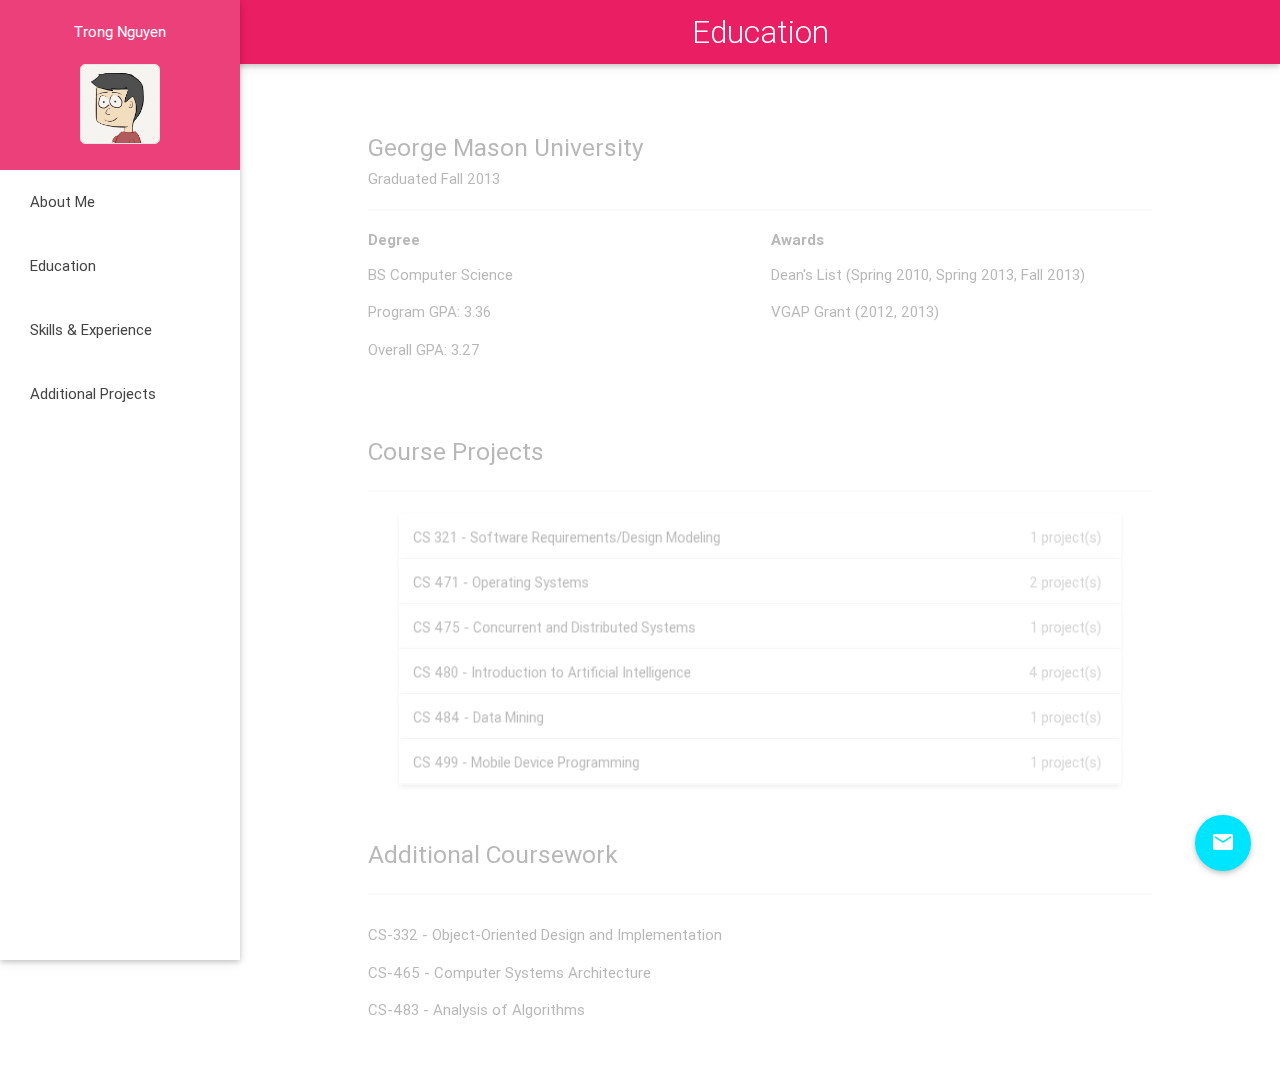
==== education.html @ 33ada86d "Add Skills & Experience page" ====
<html lang="en">
  <head>
    <link type="text/css" rel="stylesheet" href="css/materialize.min.css" media="screen,projection"/>
    <link type="text/css" rel="stylesheet" href="css/style.css?v=1" media="screen,projection"/>
    <meta name="viewport" content="width=device-width, initial-scale=1.0, maximum-scale=1.0, user-scalable=no"/>
    <script type="text/javascript" src="https://code.jquery.com/jquery-2.1.1.min.js"></script>
    <script type="text/javascript" src="js/materialize.min.js"></script>
    <script type="text/javascript" src="js/velocity.min.js"></script>
    <script type="text/javascript" src="js/velocity.ui.min.js"></script>
    <script type="text/javascript" src="js/init.js?v=1"></script>
    <script type="text/javascript" src="js/education.js"></script>
  </head>
  <body>
    <div class="navbar-fixed">
      <nav>
        <div class="container"><a href="#!" class="brand-logo center">Education</a></div><a href="#" data-activates="slide-out" class="button-collapse"><i class="mdi-navigation-menu"></i></a>
        <ul id="slide-out" class="side-nav fixed">
          <li class="logo-container"><a href="index.html" class="logo"> 
              <div>
                <p>Trong Nguyen</p>
              </div>
              <div><img src="images/trong-colored.jpg" width="80" height="80" class="img-logo"/></div></a></li>
          <li><a href="index.html">About Me</a></li>
          <li><a href="education.html">Education</a></li>
          <li><a href="experience.html">Skills &amp; Experience</a></li>
          <li><a href="projects.html">Additional Projects</a></li>
        </ul>
      </nav>
    </div>
    <div style="bottom: 30px; right: 30px;" class="fixed-action-btn"><a class="btn-floating btn-large waves-effect waves-light color-teal"><i class="mdi-communication-email"></i></a></div>
    <div class="container content education-wrap display-none">
      <div class="section">
        <h5>George Mason University</h5>
        <h6>Graduated Fall 2013</h6>
      </div>
      <div class="divider"></div>
      <div class="section">
        <div class="row">
          <div class="col s12 m6">
            <h6 class="bold">Degree</h6>
            <p>BS Computer Science</p>
            <p>Program GPA: 3.36</p>
            <p>Overall GPA: 3.27</p>
          </div>
          <div class="col s12 m6">
            <h6 class="bold">Awards</h6>
            <p>Dean's List (Spring 2010, Spring 2013, Fall 2013)</p>
            <p>VGAP Grant (2012, 2013)</p>
          </div>
        </div>
      </div>
      <div class="section">
        <h5>Course Projects</h5>
      </div>
      <div class="divider"></div>
      <div class="section">
        <ul data-collapsible="expandable" class="collapsible popout">
          <li>
            <div class="collapsible-header waves-effect waves-color-indigo">CS 321 - Software Requirements/Design Modeling<span class="badge">1</span></div>
            <div class="collapsible-body">
              <P>Math Tutor with Teacher and Student Accounts (Java)</P>
            </div>
          </li>
          <li>
            <div class="collapsible-header waves-effect waves-color-indigo">CS 471 - Operating Systems<span class="badge">2</span></div>
            <div class="collapsible-body">
              <p>Adding a Module to the Linux 2.6 Kernel (C)</p>
              <p>Build and Add System Call to the Linux 2.6 Kernel (C)</p>
            </div>
          </li>
          <li>
            <div class="collapsible-header waves-effect waves-color-indigo">CS 475 - Concurrent and Distributed Systems<span class="badge">1</span></div>
            <div class="collapsible-body">
              <p>Concurrent Anagram Solver (Java)</p>
            </div>
          </li>
          <li>
            <div class="collapsible-header waves-effect waves-color-indigo">CS 480 - Introduction to Artificial Intelligence<span class="badge">4</span></div>
            <div class="collapsible-body">
              <p>Function Solving Genetic Algorithm (Common LISP)</p>
              <p>Function Solving Neural Network (Common LISP)</p>
              <p>8-Puzzle Solver (Common LISP)</p>
              <p>Konane Adverserial Search Game Playing A.I (Common LISP)</p>
            </div>
          </li>
          <li>
            <div class="collapsible-header waves-effect waves-color-indigo">CS 484 - Data Mining<span class="badge">1</span></div>
            <div class="collapsible-body">
              <p>Analysis of Nationwide University Professor Salaries (WEKA)</p>
            </div>
          </li>
          <li>
            <div class="collapsible-header waves-effect waves-color-indigo">CS 499 - Mobile Device Programming<span class="badge">1</span></div>
            <div class="collapsible-body">
              <p>Groceroni - Improved Grocery Lists with Insertion by Barcode and Ability to Local Grocery Stores (Android)</p>
            </div>
          </li>
        </ul>
      </div>
      <div class="section">
        <h5>Additional Coursework</h5>
      </div>
      <div class="divider"></div>
      <div class="section">
        <p>CS-332 - Object-Oriented Design and Implementation</p>
        <p>CS-465 - Computer Systems Architecture</p>
        <p>CS-483 - Analysis of Algorithms</p>
      </div>
    </div>
  </body>
</html>
---- css/style.css ----
.color-pink{color:#e91e63}.waves-effect.waves-color-pink .waves-ripple{background-color:rgba(233,30,99,0.7)}.color-teal{background-color:#00e5ff !important}.waves-effect.waves-color-teal .waves-ripple{background-color:rgba(0,229,255,0.7)}.color-indigo{background-color:#3f51b5}.waves-effect.waves-color-indigo .waves-ripple{background-color:rgba(63,81,181,0.7)}.navbar-fixed nav{background-color:#e91e63}.navbar-fixed nav .brand-logo{font-weight:300}.navbar-fixed nav ul a,.navbar-fixed nav .brand-logo .button-collapse{color:#FFFFFF}.navbar-fixed nav .button-collapse{padding:0 0 0 1rem}.navbar-fixed nav ul.side-nav.fixed li.logo-container{background-color:#EC407A}.navbar-fixed nav ul.side-nav.fixed a.logo{text-align:center;height:170px}.navbar-fixed nav ul.side-nav.fixed p{color:#FFFFFF;margin:0 0 0 0}.navbar-fixed nav .img-logo{border-radius:5px;border:solid 1px #E6E6E6}.container{width:80%}.container.content{padding:2rem 0 2rem 0}.container.content p.flow-text:first-child{margin-top:0.5rem}.bold{font-weight:700}.display-none{display:none}.experience-wrap ul{width:80%}.experience-wrap ul li{list-style-type:disc;list-style-position:inside;padding:0 0 0.3rem 1rem;text-indent:-1rem}.collapsible li.active .collapsible-header,.collapsible li.active .collapsible-header .badge{color:#FFFFFF;background-color:#3f51b5}.collapsible li .collapsible-header span:after{content:' project(s)'}.collapsible li .collapsible-body{background-color:#FFFFFF;padding:0.5rem 0 0.5rem 0}.collapsible li .collapsible-body p{padding:1rem}@media only screen and (min-width: 992px){nav .brand-logo,.container.content{padding-left:240px}}
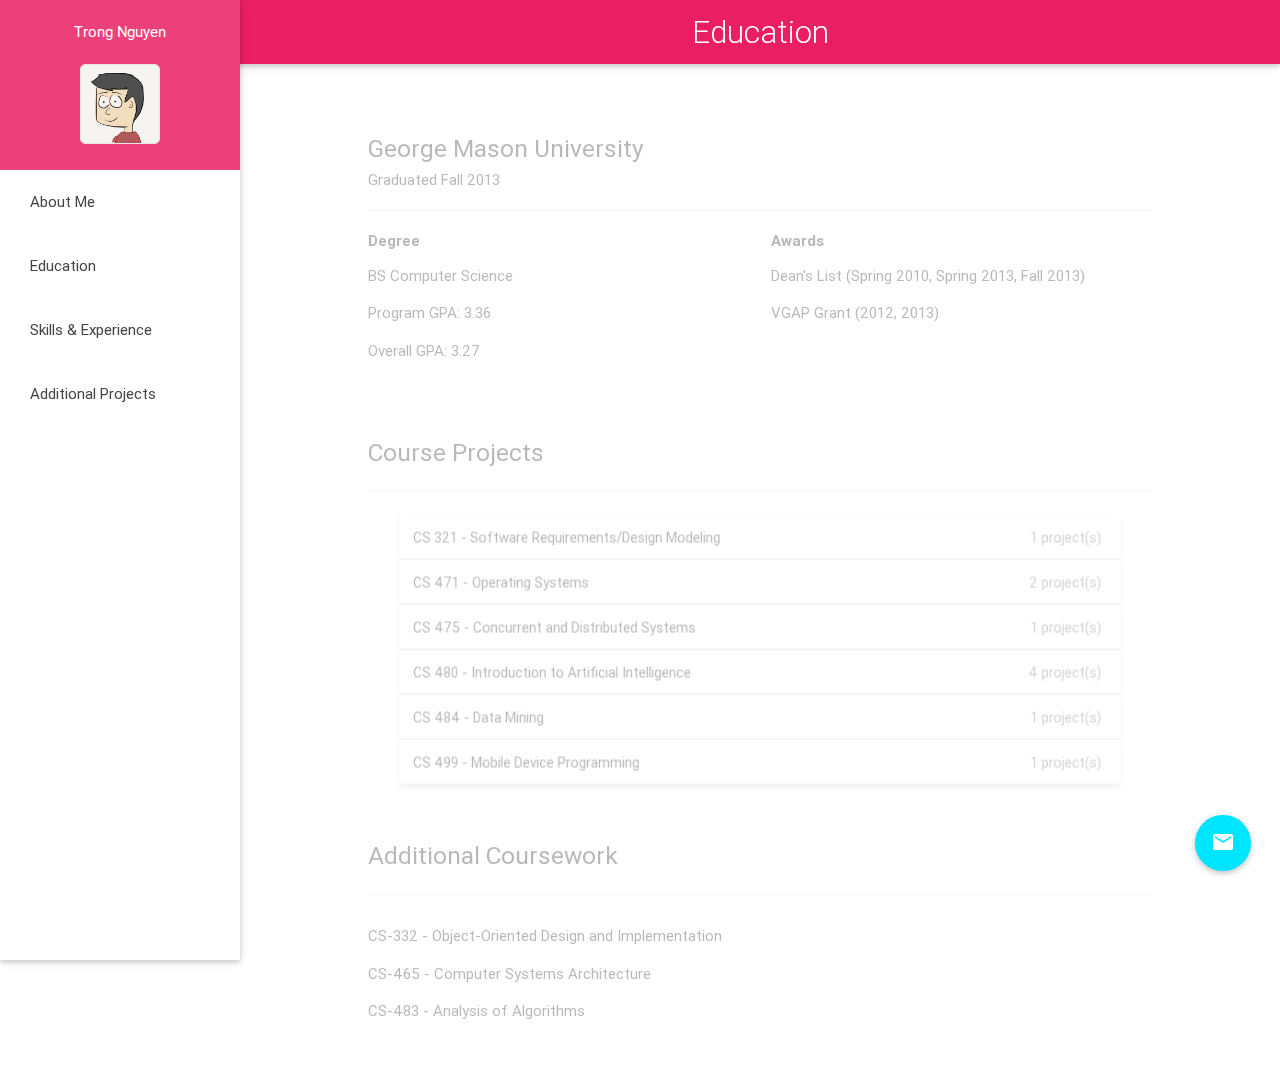
==== commit a8524b68: "Fix responsiveness bugs" ====
--- a/education.html
+++ b/education.html
@@ -57,43 +57,55 @@
       <div class="section">
         <ul data-collapsible="expandable" class="collapsible popout">
           <li>
-            <div class="collapsible-header waves-effect waves-color-indigo">CS 321 - Software Requirements/Design Modeling<span class="badge">1</span></div>
+            <div class="collapsible-header waves-effect waves-color-indigo">CS 321 - Software Requirements/Design Modeling<span class="badge hide-on-small-only">1</span></div>
             <div class="collapsible-body">
-              <P>Math Tutor with Teacher and Student Accounts (Java)</P>
+              <ul>
+                <li>Math Tutor with Teacher and Student Accounts (Java)</li>
+              </ul>
             </div>
           </li>
           <li>
-            <div class="collapsible-header waves-effect waves-color-indigo">CS 471 - Operating Systems<span class="badge">2</span></div>
+            <div class="collapsible-header waves-effect waves-color-indigo">CS 471 - Operating Systems<span class="badge hide-on-small-only">2</span></div>
             <div class="collapsible-body">
-              <p>Adding a Module to the Linux 2.6 Kernel (C)</p>
-              <p>Build and Add System Call to the Linux 2.6 Kernel (C)</p>
+              <ul>
+                <li>Adding a Module to the Linux 2.6 Kernel (C)</li>
+                <li>Build and Add System Call to the Linux 2.6 Kernel (C)</li>
+              </ul>
             </div>
           </li>
           <li>
-            <div class="collapsible-header waves-effect waves-color-indigo">CS 475 - Concurrent and Distributed Systems<span class="badge">1</span></div>
+            <div class="collapsible-header waves-effect waves-color-indigo">CS 475 - Concurrent and Distributed Systems<span class="badge hide-on-small-only">1</span></div>
             <div class="collapsible-body">
-              <p>Concurrent Anagram Solver (Java)</p>
+              <ul>
+                <li>Concurrent Anagram Solver (Java)</li>
+              </ul>
             </div>
           </li>
           <li>
-            <div class="collapsible-header waves-effect waves-color-indigo">CS 480 - Introduction to Artificial Intelligence<span class="badge">4</span></div>
+            <div class="collapsible-header waves-effect waves-color-indigo">CS 480 - Introduction to Artificial Intelligence<span class="badge hide-on-small-only">4</span></div>
             <div class="collapsible-body">
-              <p>Function Solving Genetic Algorithm (Common LISP)</p>
-              <p>Function Solving Neural Network (Common LISP)</p>
-              <p>8-Puzzle Solver (Common LISP)</p>
-              <p>Konane Adverserial Search Game Playing A.I (Common LISP)</p>
+              <ul>
+                <li>Function Solving Genetic Algorithm (Common LISP)</li>
+                <li>Function Solving Neural Network (Common LISP)</li>
+                <li>8-Puzzle Solver (Common LISP)</li>
+                <li>Konane Adverserial Search Game Playing A.I (Common LISP)</li>
+              </ul>
             </div>
           </li>
           <li>
-            <div class="collapsible-header waves-effect waves-color-indigo">CS 484 - Data Mining<span class="badge">1</span></div>
+            <div class="collapsible-header waves-effect waves-color-indigo">CS 484 - Data Mining<span class="badge hide-on-small-only">1</span></div>
             <div class="collapsible-body">
-              <p>Analysis of Nationwide University Professor Salaries (WEKA)</p>
+              <ul>
+                <li>Analysis of Nationwide University Professor Salaries (WEKA)</li>
+              </ul>
             </div>
           </li>
           <li>
-            <div class="collapsible-header waves-effect waves-color-indigo">CS 499 - Mobile Device Programming<span class="badge">1</span></div>
+            <div class="collapsible-header waves-effect waves-color-indigo">CS 499 - Mobile Device Programming<span class="badge hide-on-small-only">1</span></div>
             <div class="collapsible-body">
-              <p>Groceroni - Improved Grocery Lists with Insertion by Barcode and Ability to Local Grocery Stores (Android)</p>
+              <ul>
+                <li>Groceroni - Improved Grocery Lists with Insertion by Barcode and Ability to Local Grocery Stores (Android)</li>
+              </ul>
             </div>
           </li>
         </ul>
--- a/css/style.css
+++ b/css/style.css
@@ -1 +1 @@
-.color-pink{color:#e91e63}.waves-effect.waves-color-pink .waves-ripple{background-color:rgba(233,30,99,0.7)}.color-teal{background-color:#00e5ff !important}.waves-effect.waves-color-teal .waves-ripple{background-color:rgba(0,229,255,0.7)}.color-indigo{background-color:#3f51b5}.waves-effect.waves-color-indigo .waves-ripple{background-color:rgba(63,81,181,0.7)}.navbar-fixed nav{background-color:#e91e63}.navbar-fixed nav .brand-logo{font-weight:300}.navbar-fixed nav ul a,.navbar-fixed nav .brand-logo .button-collapse{color:#FFFFFF}.navbar-fixed nav .button-collapse{padding:0 0 0 1rem}.navbar-fixed nav ul.side-nav.fixed li.logo-container{background-color:#EC407A}.navbar-fixed nav ul.side-nav.fixed a.logo{text-align:center;height:170px}.navbar-fixed nav ul.side-nav.fixed p{color:#FFFFFF;margin:0 0 0 0}.navbar-fixed nav .img-logo{border-radius:5px;border:solid 1px #E6E6E6}.container{width:80%}.container.content{padding:2rem 0 2rem 0}.container.content p.flow-text:first-child{margin-top:0.5rem}.bold{font-weight:700}.display-none{display:none}.experience-wrap ul{width:80%}.experience-wrap ul li{list-style-type:disc;list-style-position:inside;padding:0 0 0.3rem 1rem;text-indent:-1rem}.collapsible li.active .collapsible-header,.collapsible li.active .collapsible-header .badge{color:#FFFFFF;background-color:#3f51b5}.collapsible li .collapsible-header span:after{content:' project(s)'}.collapsible li .collapsible-body{background-color:#FFFFFF;padding:0.5rem 0 0.5rem 0}.collapsible li .collapsible-body p{padding:1rem}@media only screen and (min-width: 992px){nav .brand-logo,.container.content{padding-left:240px}}+.color-pink{color:#e91e63}.waves-effect.waves-color-pink .waves-ripple{background-color:rgba(233,30,99,0.7)}.color-teal{background-color:#00e5ff !important}.waves-effect.waves-color-teal .waves-ripple{background-color:rgba(0,229,255,0.7)}.color-indigo{background-color:#3f51b5}.waves-effect.waves-color-indigo .waves-ripple{background-color:rgba(63,81,181,0.7)}.navbar-fixed nav{background-color:#e91e63}.navbar-fixed nav .brand-logo{font-weight:300}.navbar-fixed nav ul a,.navbar-fixed nav .brand-logo .button-collapse{color:#FFFFFF}.navbar-fixed nav .button-collapse{padding:0 0 0 1rem}.navbar-fixed nav ul.side-nav.fixed li.logo-container{background-color:#EC407A}.navbar-fixed nav ul.side-nav.fixed a.logo{text-align:center;height:170px}.navbar-fixed nav ul.side-nav.fixed p{color:#FFFFFF;margin:0 0 0 0}.navbar-fixed nav .img-logo{border-radius:5px;border:solid 1px #E6E6E6}.container{width:80%}.navbar-fixed .container a.brand-logo,.collapsible li .collapsible-header{white-space:nowrap;overflow:hidden;text-overflow:ellipsis}.navbar-fixed .container a.brand-logo{width:80%}.container.content{padding:2rem 0 2rem 0}.container.content p.flow-text:first-child{margin-top:0.5rem}.bold{font-weight:700}.display-none{display:none}.experience-wrap ul{width:80%}.education-wrap .collapsible ul li,.experience-wrap ul li{list-style-type:disc;list-style-position:inside;padding:0 0 0.3rem 1rem;text-indent:-1rem}.education-wrap .collapsible ul li{padding:0.5rem 0 0.5rem 2rem}.collapsible li.active .collapsible-header,.collapsible li.active .collapsible-header .badge{color:#FFFFFF;background-color:#3f51b5}.collapsible ll .collapsible-header .badge{font-weight:300}.collapsible li .collapsible-header .badge:after{content:' project(s)'}.collapsible li .collapsible-body{background-color:#FFFFFF;padding:0.5rem 0 0.5rem 0}@media only screen and (min-width: 992px){nav .brand-logo,.container.content{padding-left:240px}}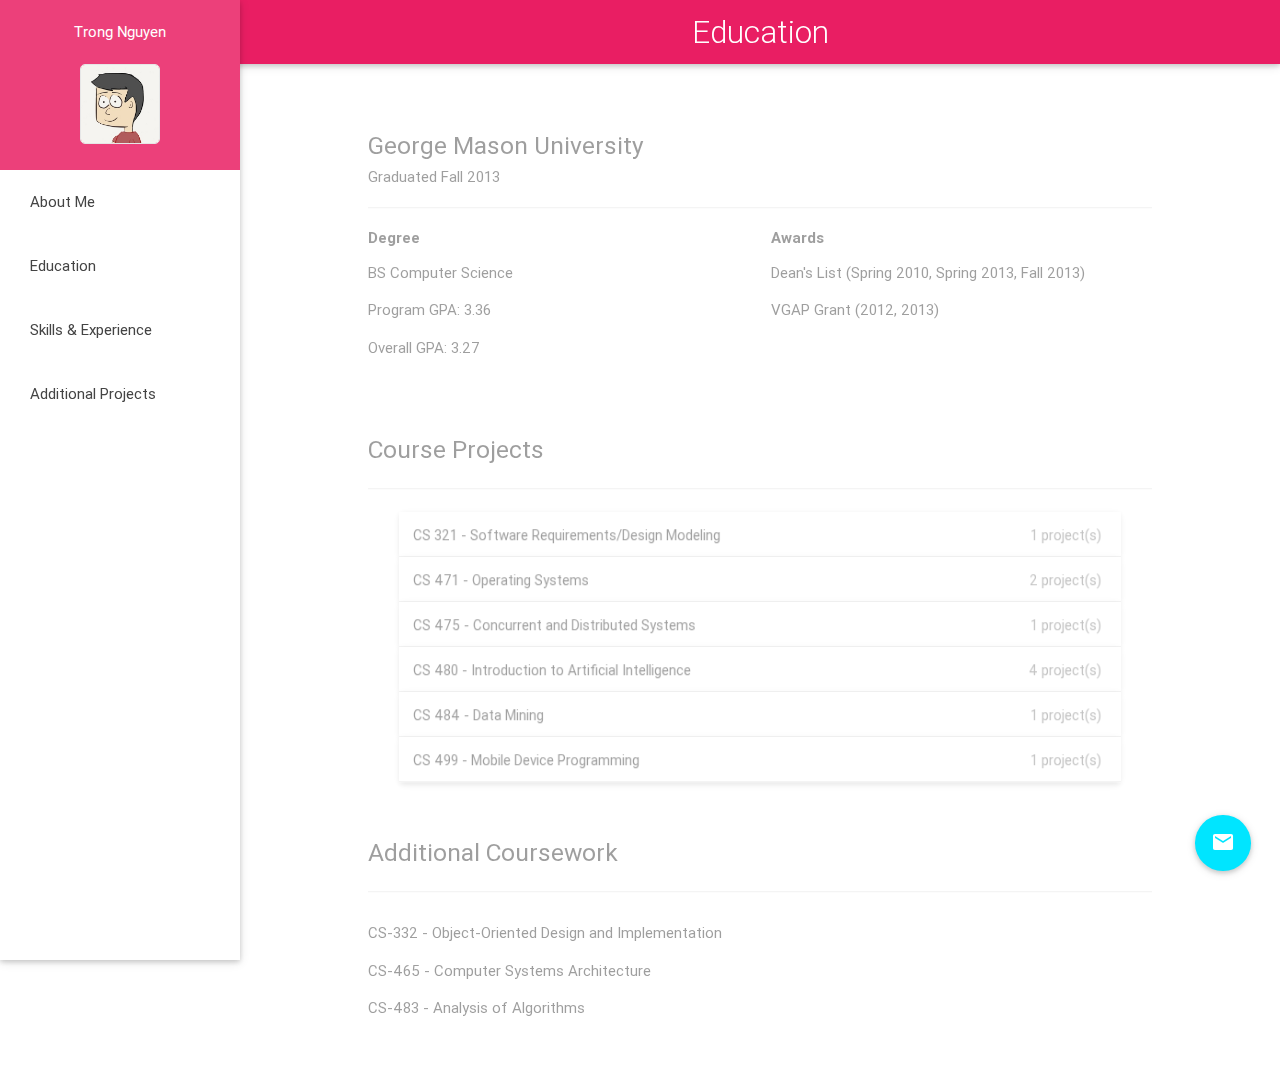
==== commit 871aa4cd: "Fix typos" ====
--- a/education.html
+++ b/education.html
@@ -104,7 +104,7 @@
             <div class="collapsible-header waves-effect waves-color-indigo">CS 499 - Mobile Device Programming<span class="badge hide-on-small-only">1</span></div>
             <div class="collapsible-body">
               <ul>
-                <li>Groceroni - Improved Grocery Lists with Insertion by Barcode and Ability to Local Grocery Stores (Android)</li>
+                <li>Groceroni - Improved Grocery Lists with Insertion by Barcode and Locate Nearby Grocery Stores (Android)</li>
               </ul>
             </div>
           </li>
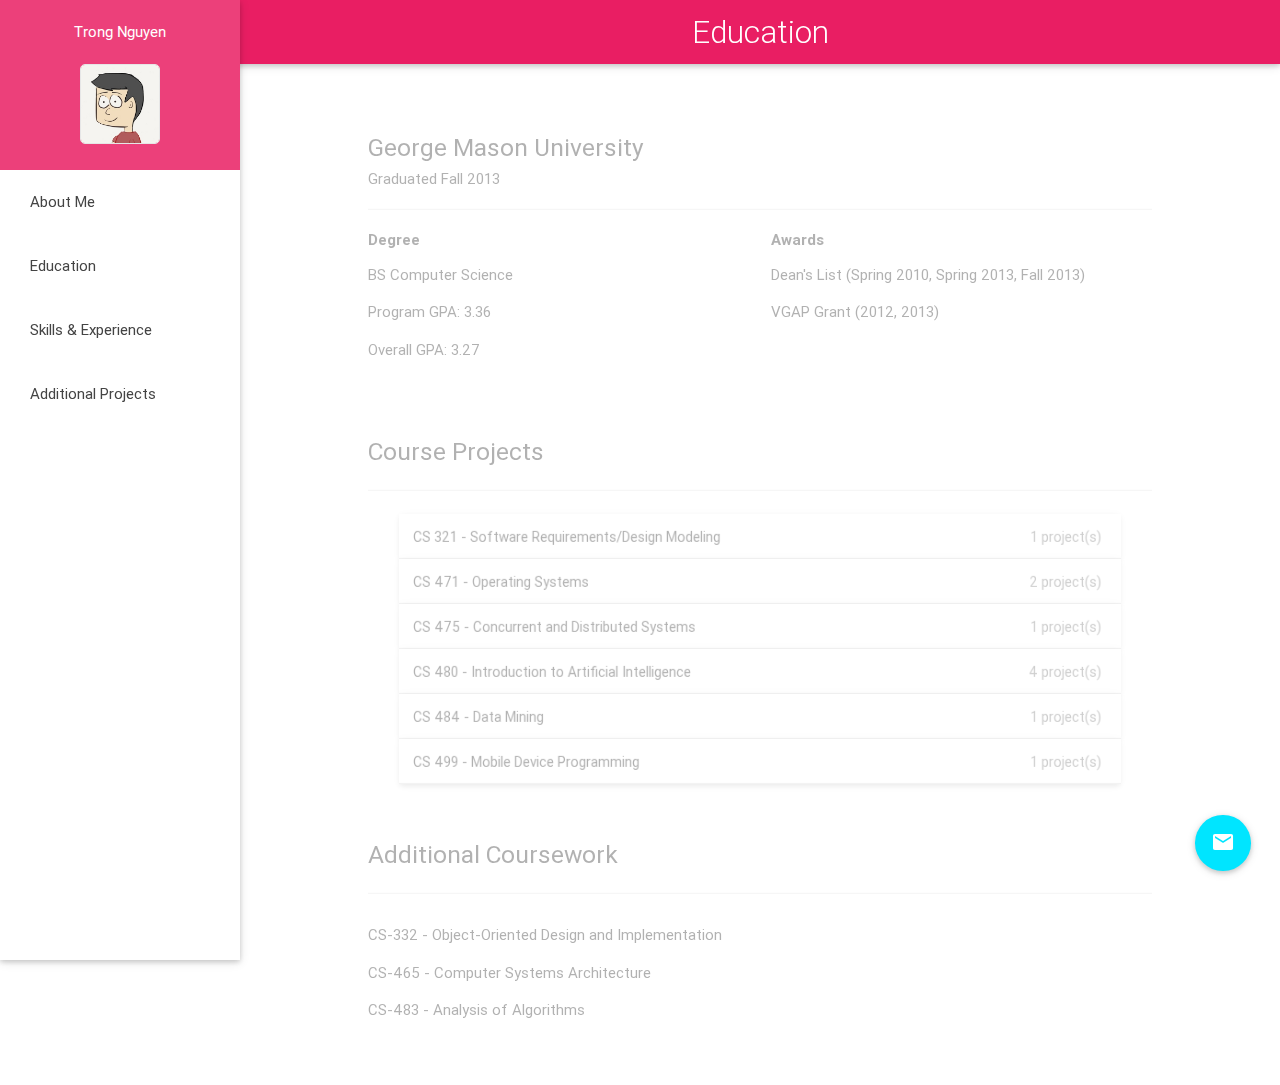
==== commit 214487c0: "Add email tooltip" ====
--- a/education.html
+++ b/education.html
@@ -28,7 +28,7 @@
         </ul>
       </nav>
     </div>
-    <div style="bottom: 30px; right: 30px;" class="fixed-action-btn"><a class="btn-floating btn-large waves-effect waves-light color-teal"><i class="mdi-communication-email"></i></a></div>
+    <div style="bottom: 30px; right: 30px;" class="fixed-action-btn"><a href="mailto:trong.ngyn@gmail.com" data-position="left" data-delay="50" data-tooltip="trong.ngyn@gmail.com" class="btn-floating btn-large tooltipped waves-effect waves-light color-teal"><i class="mdi-communication-email"></i></a></div>
     <div class="container content education-wrap display-none">
       <div class="section">
         <h5>George Mason University</h5>
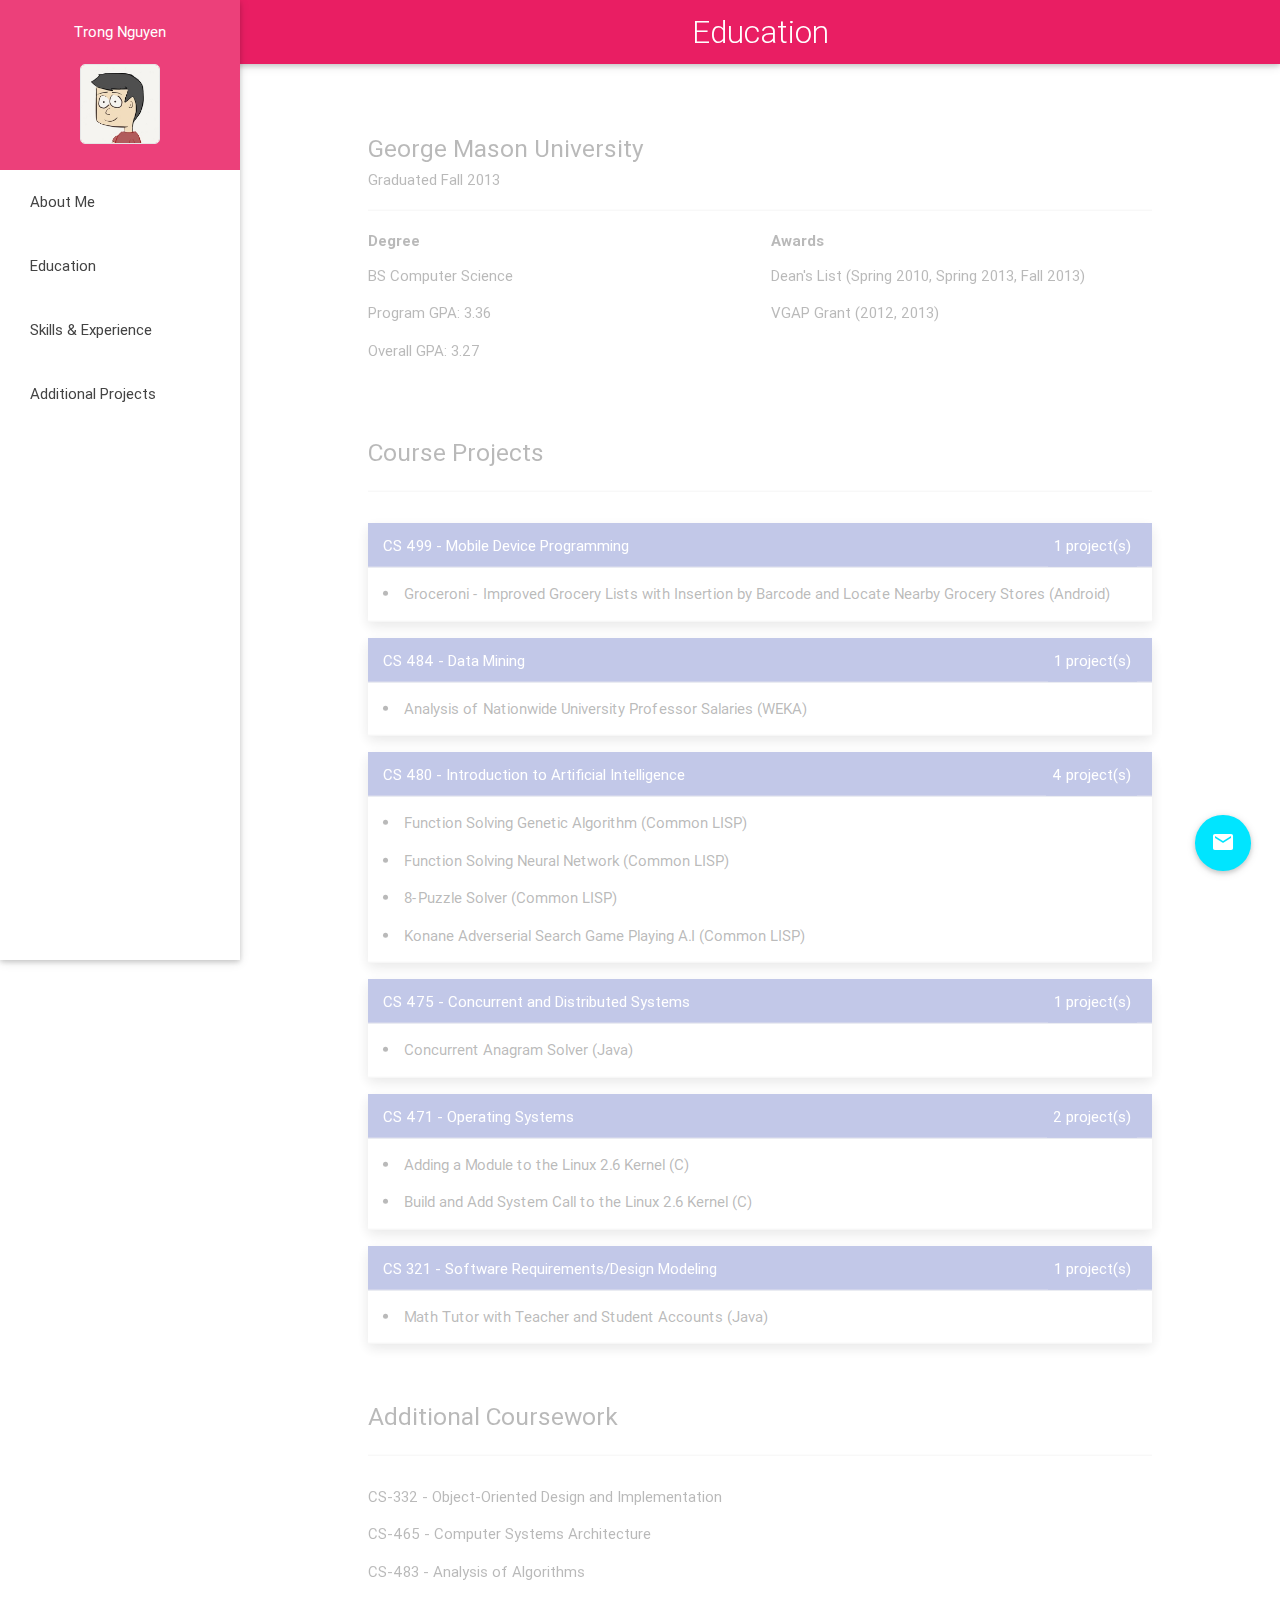
==== commit 81229be9: "Auto-expand projects, fail to add FontAwesome" ====
--- a/education.html
+++ b/education.html
@@ -2,7 +2,8 @@
 <html lang="en">
   <head>
     <link type="text/css" rel="stylesheet" href="css/materialize.min.css" media="screen,projection"/>
-    <link type="text/css" rel="stylesheet" href="css/style.css?v=1" media="screen,projection"/>
+    <link type="text/css" rel="stylesheet" href="font-awesome-4.3.0/css/font-awesome.min.css" media="screen,projection"/>
+    <link type="text/css" rel="stylesheet" href="css/styles.css?v=1" media="screen,projection"/>
     <meta name="viewport" content="width=device-width, initial-scale=1.0, maximum-scale=1.0, user-scalable=no"/>
     <script type="text/javascript" src="https://code.jquery.com/jquery-2.1.1.min.js"></script>
     <script type="text/javascript" src="js/materialize.min.js"></script>
@@ -57,32 +58,23 @@
       <div class="section">
         <ul data-collapsible="expandable" class="collapsible popout">
           <li>
-            <div class="collapsible-header waves-effect waves-color-indigo">CS 321 - Software Requirements/Design Modeling<span class="badge hide-on-small-only">1</span></div>
+            <div class="collapsible-header active waves-effect waves-color-indigo">CS 499 - Mobile Device Programming<span class="badge hide-on-small-only">1</span></div>
             <div class="collapsible-body">
               <ul>
-                <li>Math Tutor with Teacher and Student Accounts (Java)</li>
+                <li>Groceroni - Improved Grocery Lists with Insertion by Barcode and Locate Nearby Grocery Stores (Android)</li>
               </ul>
             </div>
           </li>
           <li>
-            <div class="collapsible-header waves-effect waves-color-indigo">CS 471 - Operating Systems<span class="badge hide-on-small-only">2</span></div>
+            <div class="collapsible-header active waves-effect waves-color-indigo">CS 484 - Data Mining<span class="badge hide-on-small-only">1</span></div>
             <div class="collapsible-body">
               <ul>
-                <li>Adding a Module to the Linux 2.6 Kernel (C)</li>
-                <li>Build and Add System Call to the Linux 2.6 Kernel (C)</li>
+                <li>Analysis of Nationwide University Professor Salaries (WEKA)</li>
               </ul>
             </div>
           </li>
           <li>
-            <div class="collapsible-header waves-effect waves-color-indigo">CS 475 - Concurrent and Distributed Systems<span class="badge hide-on-small-only">1</span></div>
-            <div class="collapsible-body">
-              <ul>
-                <li>Concurrent Anagram Solver (Java)</li>
-              </ul>
-            </div>
-          </li>
-          <li>
-            <div class="collapsible-header waves-effect waves-color-indigo">CS 480 - Introduction to Artificial Intelligence<span class="badge hide-on-small-only">4</span></div>
+            <div class="collapsible-header active waves-effect waves-color-indigo">CS 480 - Introduction to Artificial Intelligence<span class="badge hide-on-small-only">4</span></div>
             <div class="collapsible-body">
               <ul>
                 <li>Function Solving Genetic Algorithm (Common LISP)</li>
@@ -93,18 +85,27 @@
             </div>
           </li>
           <li>
-            <div class="collapsible-header waves-effect waves-color-indigo">CS 484 - Data Mining<span class="badge hide-on-small-only">1</span></div>
+            <div class="collapsible-header active waves-effect waves-color-indigo">CS 475 - Concurrent and Distributed Systems<span class="badge hide-on-small-only">1</span></div>
             <div class="collapsible-body">
               <ul>
-                <li>Analysis of Nationwide University Professor Salaries (WEKA)</li>
+                <li>Concurrent Anagram Solver (Java)</li>
               </ul>
             </div>
           </li>
           <li>
-            <div class="collapsible-header waves-effect waves-color-indigo">CS 499 - Mobile Device Programming<span class="badge hide-on-small-only">1</span></div>
+            <div class="collapsible-header active waves-effect waves-color-indigo">CS 471 - Operating Systems<span class="badge hide-on-small-only">2</span></div>
             <div class="collapsible-body">
               <ul>
-                <li>Groceroni - Improved Grocery Lists with Insertion by Barcode and Locate Nearby Grocery Stores (Android)</li>
+                <li>Adding a Module to the Linux 2.6 Kernel (C)</li>
+                <li>Build and Add System Call to the Linux 2.6 Kernel (C)</li>
+              </ul>
+            </div>
+          </li>
+          <li>
+            <div class="collapsible-header active waves-effect waves-color-indigo">CS 321 - Software Requirements/Design Modeling<span class="badge hide-on-small-only">1</span></div>
+            <div class="collapsible-body">
+              <ul>
+                <li>Math Tutor with Teacher and Student Accounts (Java)</li>
               </ul>
             </div>
           </li>
--- a/css/styles.css
+++ b/css/styles.css
@@ -0,0 +1,158 @@
+/* Colors */
+.color-pink {
+  color: #e91e63;
+}
+
+.waves-effect.waves-color-pink .waves-ripple {
+  background-color: rgba(233, 30, 99, 0.7);
+}
+
+.color-teal {
+  background-color: #00e5ff !important;
+}
+
+.waves-effect.waves-color-teal .waves-ripple {
+  background-color: rgba(0, 229, 255, 0.7);
+}
+
+.color-indigo {
+  background-color: #3f51b5;
+}
+
+.waves-effect.waves-color-indigo .waves-ripple {
+  background-color: rgba(63, 81, 181, 0.7);
+}
+
+/* Navigation */
+.navbar-fixed nav {
+  background-color: #e91e63;
+}
+.navbar-fixed nav .brand-logo {
+  font-weight: 300;
+}
+.navbar-fixed nav ul a,
+.navbar-fixed nav .brand-logo
+.button-collapse {
+  color: #FFFFFF;
+}
+.navbar-fixed nav .button-collapse {
+  padding: 0 0 0 1rem;
+}
+.navbar-fixed nav ul.side-nav.fixed li.logo-container {
+  background-color: #EC407A;
+}
+.navbar-fixed nav ul.side-nav.fixed a.logo {
+  text-align: center;
+  height: 170px;
+}
+.navbar-fixed nav ul.side-nav.fixed p {
+  color: #FFFFFF;
+  margin: 0 0 0 0;
+}
+.navbar-fixed nav .img-logo {
+  border-radius: 5px;
+  border: solid 1px #E6E6E6;
+}
+
+/* General */
+.container {
+  width: 80%;
+}
+
+.navbar-fixed .container a.brand-logo,
+.collapsible li .collapsible-header {
+  white-space: nowrap;
+  overflow: hidden;
+  text-overflow: ellipsis;
+}
+
+.navbar-fixed .container a.brand-logo {
+  width: 80%;
+}
+
+.container.content {
+  padding: 2rem 0 2rem 0;
+}
+
+.container.content p.flow-text:first-child {
+  margin-top: 0.5rem;
+}
+
+.bold {
+  font-weight: 700;
+}
+
+.display-none {
+  display: none;
+}
+
+/* Pages */
+.experience-wrap ul {
+  width: 80%;
+}
+
+.education-wrap .collapsible ul li,
+.experience-wrap ul li {
+  list-style-type: disc;
+  list-style-position: inside;
+  padding: 0 0 0.3rem 1rem;
+  text-indent: -1rem;
+}
+
+.education-wrap .collapsible ul li {
+  padding: 0.5rem 0 0.5rem 2rem;
+}
+
+/* Mixins */
+.collapsible li.active .collapsible-header,
+.collapsible li.active .collapsible-header .badge {
+  color: #FFFFFF;
+  background-color: #3f51b5;
+}
+
+.collapsible ll .collapsible-header .badge {
+  font-weight: 300;
+}
+
+.collapsible li .collapsible-header .badge:after {
+  content: " project(s)";
+}
+
+.collapsible li .collapsible-body {
+  background-color: #FFFFFF;
+  padding: 0.5rem 0 0.5rem 0;
+}
+
+@media only screen and (min-width: 992px) {
+  nav .brand-logo,
+  .container.content {
+    padding-left: 240px;
+  }
+}
+.stack {
+  position: relative;
+  display: inline-block;
+  width: 2em;
+  height: 2em;
+  line-height: 2em;
+  vertical-align: middle;
+}
+
+.stack-inner, .stack-outer {
+  position: absolute;
+  left: 0;
+  width: 100%;
+  text-align: center;
+}
+
+.stack-inner {
+  line-height: inherit;
+}
+
+.stack-outer {
+  left: -50%;
+}
+
+.inverse {
+  color: #FFFFFF;
+}
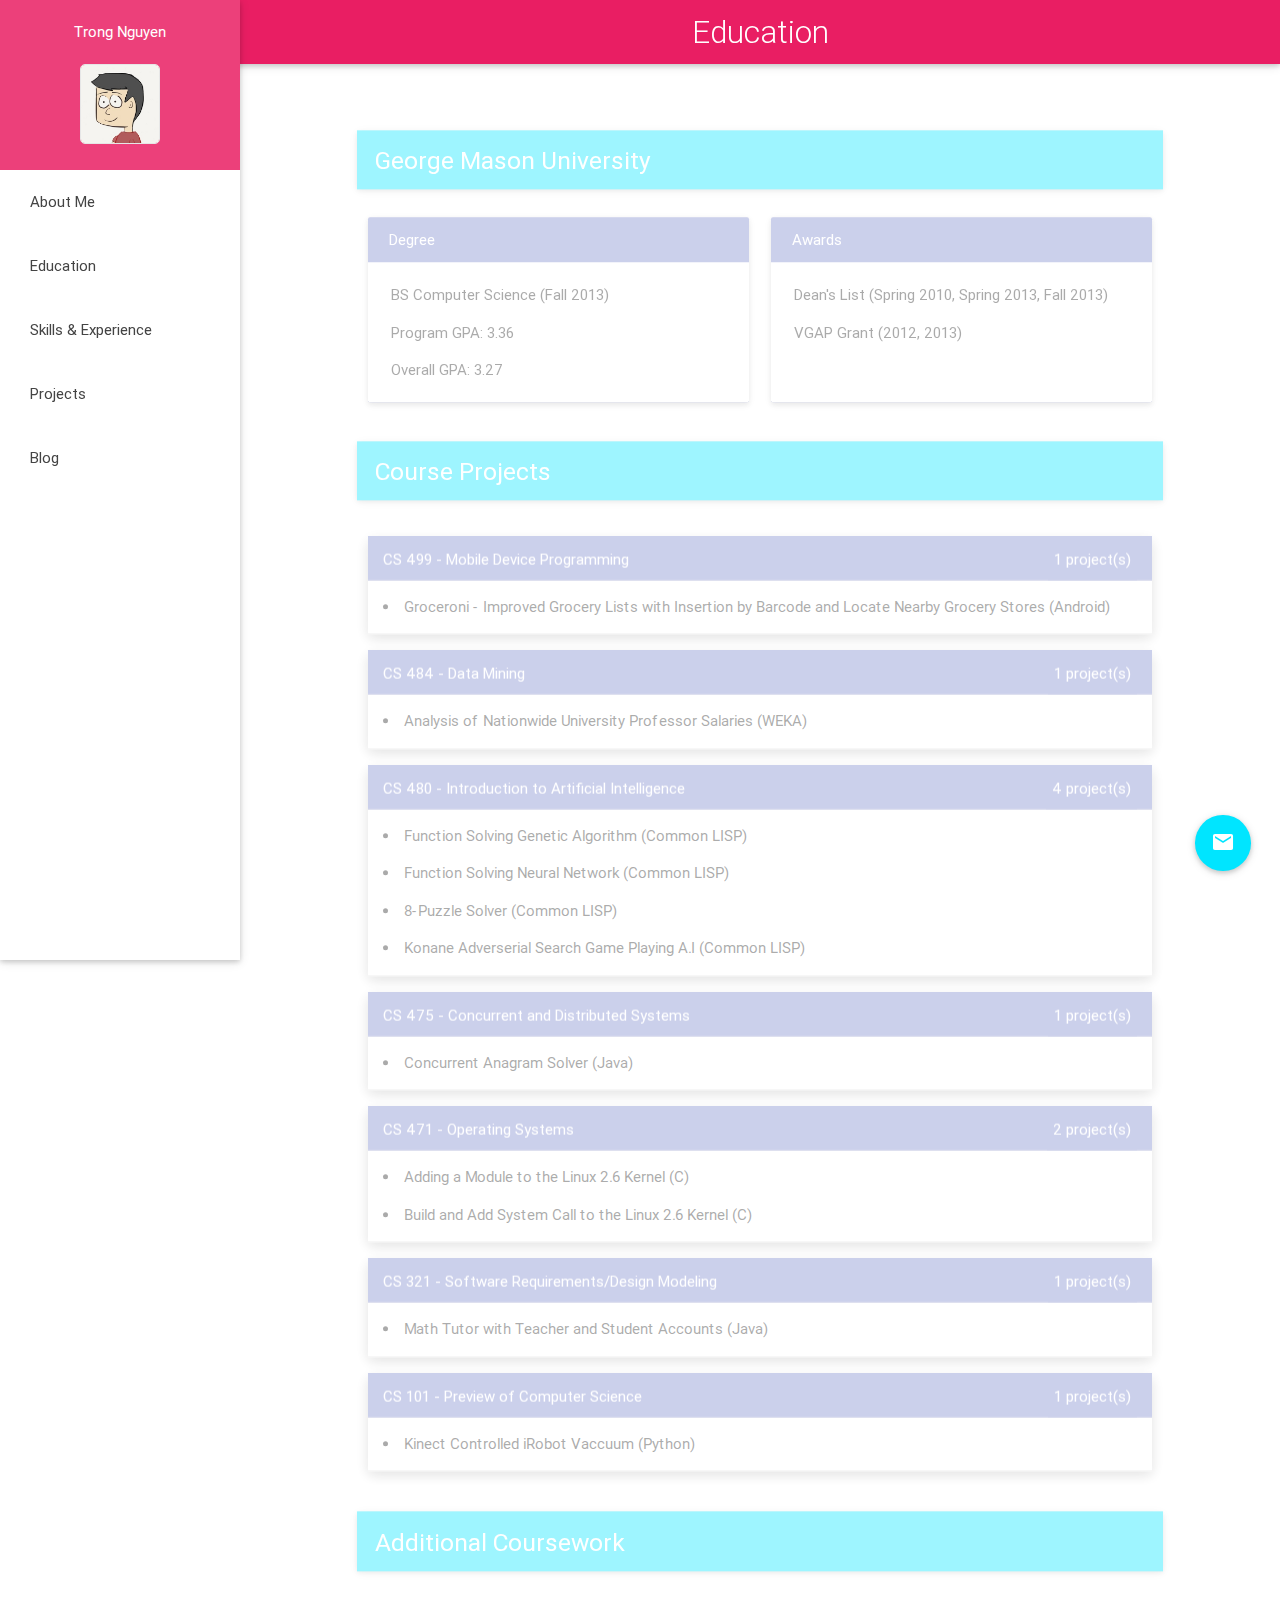
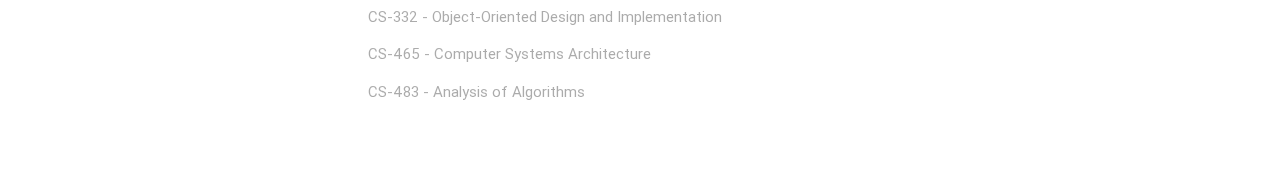
==== commit 4ee4eebc: "Add color to some pages, update projects page" ====
--- a/education.html
+++ b/education.html
@@ -2,7 +2,7 @@
 <html lang="en">
   <head>
     <link type="text/css" rel="stylesheet" href="css/materialize.min.css" media="screen,projection"/>
-    <link type="text/css" rel="stylesheet" href="font-awesome-4.3.0/css/font-awesome.min.css" media="screen,projection"/>
+    <link type="text/css" rel="stylesheet" href="css/font-awesome.min.css" media="screen,projection"/>
     <link type="text/css" rel="stylesheet" href="css/styles.css?v=1" media="screen,projection"/>
     <meta name="viewport" content="width=device-width, initial-scale=1.0, maximum-scale=1.0, user-scalable=no"/>
     <script type="text/javascript" src="https://code.jquery.com/jquery-2.1.1.min.js"></script>
@@ -22,103 +22,130 @@
                 <p>Trong Nguyen</p>
               </div>
               <div><img src="images/trong-colored.jpg" width="80" height="80" class="img-logo"/></div></a></li>
-          <li><a href="index.html">About Me</a></li>
-          <li><a href="education.html">Education</a></li>
-          <li><a href="experience.html">Skills &amp; Experience</a></li>
-          <li><a href="projects.html">Additional Projects</a></li>
+          <li><a href="index.html">
+              <!--i(class= icon_class)--><span>About Me</span></a></li>
+          <li><a href="education.html">
+              <!--i(class= icon_class)--><span>Education</span></a></li>
+          <li><a href="experience.html">
+              <!--i(class= icon_class)--><span>Skills &amp; Experience</span></a></li>
+          <li><a href="projects.html">
+              <!--i(class= icon_class)--><span>Projects</span></a></li>
+          <li><a href="http://manualoverri.de">
+              <!--i(class= icon_class)--><span>Blog</span></a></li>
         </ul>
       </nav>
     </div>
-    <div style="bottom: 30px; right: 30px;" class="fixed-action-btn"><a href="mailto:trong.ngyn@gmail.com" data-position="left" data-delay="50" data-tooltip="trong.ngyn@gmail.com" class="btn-floating btn-large tooltipped waves-effect waves-light color-teal"><i class="mdi-communication-email"></i></a></div>
+    <div style="bottom: 30px; right: 30px;" class="fixed-action-btn"><a href="mailto:trong.ngyn@gmail.com" data-position="left" data-delay="50" data-tooltip="trong.ngyn@gmail.com" class="btn-floating btn-large tooltipped waves-effect waves-light cyan accent-3"><i class="mdi-communication-email"></i></a>
+      <ul>
+        <li><a href="https://www.linkedin.com/pub/trong-nguyen/44/605/77b" class="btn-floating waves-effect waves-light color-indigo"><i class="fa fa-linkedin"></i></a></li>
+        <li><a href="https://facebook.com/trong" class="btn-floating waves-effect waves-light color-indigo"><i class="fa fa-facebook"></i></a></li>
+        <li><a href="https://instagram.com/trongable" class="btn-floating waves-effect waves-light color-indigo"><i class="fa fa-instagram"></i></a></li>
+        <li><a href="https://twitter.com/trongable" class="btn-floating waves-effect waves-light color-indigo"><i class="fa fa-twitter"></i></a></li>
+      </ul>
+    </div>
     <div class="container content education-wrap display-none">
-      <div class="section">
+      <div class="row header white-text z-depth-1">
         <h5>George Mason University</h5>
-        <h6>Graduated Fall 2013</h6>
       </div>
-      <div class="divider"></div>
-      <div class="section">
-        <div class="row">
-          <div class="col s12 m6">
-            <h6 class="bold">Degree</h6>
-            <p>BS Computer Science</p>
-            <p>Program GPA: 3.36</p>
-            <p>Overall GPA: 3.27</p>
+      <div class="row">
+        <div class="col s12 m6">
+          <div class="card card-header color-indigo">
+            <div class="card-title white-text"><span class="card-title">Degree</span></div>
+            <div class="card-content white">
+              <p>BS Computer Science (Fall 2013)</p>
+              <p>Program GPA: 3.36</p>
+              <p>Overall GPA: 3.27</p>
+            </div>
           </div>
-          <div class="col s12 m6">
-            <h6 class="bold">Awards</h6>
-            <p>Dean's List (Spring 2010, Spring 2013, Fall 2013)</p>
-            <p>VGAP Grant (2012, 2013)</p>
+        </div>
+        <div class="col s12 m6">
+          <div class="card card-header color-indigo">
+            <div class="card-title white-text"><span class="card-title">Awards</span></div>
+            <div class="card-content white">
+              <p>Dean's List (Spring 2010, Spring 2013, Fall 2013)</p>
+              <p>VGAP Grant (2012, 2013)</p>
+            </div>
           </div>
         </div>
       </div>
-      <div class="section">
+      <div class="row header white-text z-depth-1">
         <h5>Course Projects</h5>
       </div>
-      <div class="divider"></div>
-      <div class="section">
-        <ul data-collapsible="expandable" class="collapsible popout">
-          <li>
-            <div class="collapsible-header active waves-effect waves-color-indigo">CS 499 - Mobile Device Programming<span class="badge hide-on-small-only">1</span></div>
-            <div class="collapsible-body">
-              <ul>
-                <li>Groceroni - Improved Grocery Lists with Insertion by Barcode and Locate Nearby Grocery Stores (Android)</li>
-              </ul>
-            </div>
-          </li>
-          <li>
-            <div class="collapsible-header active waves-effect waves-color-indigo">CS 484 - Data Mining<span class="badge hide-on-small-only">1</span></div>
-            <div class="collapsible-body">
-              <ul>
-                <li>Analysis of Nationwide University Professor Salaries (WEKA)</li>
-              </ul>
-            </div>
-          </li>
-          <li>
-            <div class="collapsible-header active waves-effect waves-color-indigo">CS 480 - Introduction to Artificial Intelligence<span class="badge hide-on-small-only">4</span></div>
-            <div class="collapsible-body">
-              <ul>
-                <li>Function Solving Genetic Algorithm (Common LISP)</li>
-                <li>Function Solving Neural Network (Common LISP)</li>
-                <li>8-Puzzle Solver (Common LISP)</li>
-                <li>Konane Adverserial Search Game Playing A.I (Common LISP)</li>
-              </ul>
-            </div>
-          </li>
-          <li>
-            <div class="collapsible-header active waves-effect waves-color-indigo">CS 475 - Concurrent and Distributed Systems<span class="badge hide-on-small-only">1</span></div>
-            <div class="collapsible-body">
-              <ul>
-                <li>Concurrent Anagram Solver (Java)</li>
-              </ul>
-            </div>
-          </li>
-          <li>
-            <div class="collapsible-header active waves-effect waves-color-indigo">CS 471 - Operating Systems<span class="badge hide-on-small-only">2</span></div>
-            <div class="collapsible-body">
-              <ul>
-                <li>Adding a Module to the Linux 2.6 Kernel (C)</li>
-                <li>Build and Add System Call to the Linux 2.6 Kernel (C)</li>
-              </ul>
-            </div>
-          </li>
-          <li>
-            <div class="collapsible-header active waves-effect waves-color-indigo">CS 321 - Software Requirements/Design Modeling<span class="badge hide-on-small-only">1</span></div>
-            <div class="collapsible-body">
-              <ul>
-                <li>Math Tutor with Teacher and Student Accounts (Java)</li>
-              </ul>
-            </div>
-          </li>
-        </ul>
+      <div class="row">
+        <div class="col s12">
+          <ul data-collapsible="expandable" class="collapsible popout">
+            <li>
+              <div class="collapsible-header active waves-effect waves-color-indigo">CS 499 - Mobile Device Programming<span class="badge hide-on-small-only">1</span></div>
+              <div class="collapsible-body">
+                <ul>
+                  <li>Groceroni - Improved Grocery Lists with Insertion by Barcode and Locate Nearby Grocery Stores (Android)</li>
+                </ul>
+              </div>
+            </li>
+            <li>
+              <div class="collapsible-header active waves-effect waves-color-indigo">CS 484 - Data Mining<span class="badge hide-on-small-only">1</span></div>
+              <div class="collapsible-body">
+                <ul>
+                  <li>Analysis of Nationwide University Professor Salaries (WEKA)</li>
+                </ul>
+              </div>
+            </li>
+            <li>
+              <div class="collapsible-header active waves-effect waves-color-indigo">CS 480 - Introduction to Artificial Intelligence<span class="badge hide-on-small-only">4</span></div>
+              <div class="collapsible-body">
+                <ul>
+                  <li>Function Solving Genetic Algorithm (Common LISP)</li>
+                  <li>Function Solving Neural Network (Common LISP)</li>
+                  <li>8-Puzzle Solver (Common LISP)</li>
+                  <li>Konane Adverserial Search Game Playing A.I (Common LISP)</li>
+                </ul>
+              </div>
+            </li>
+            <li>
+              <div class="collapsible-header active waves-effect waves-color-indigo">CS 475 - Concurrent and Distributed Systems<span class="badge hide-on-small-only">1</span></div>
+              <div class="collapsible-body">
+                <ul>
+                  <li>Concurrent Anagram Solver (Java)</li>
+                </ul>
+              </div>
+            </li>
+            <li>
+              <div class="collapsible-header active waves-effect waves-color-indigo">CS 471 - Operating Systems<span class="badge hide-on-small-only">2</span></div>
+              <div class="collapsible-body">
+                <ul>
+                  <li>Adding a Module to the Linux 2.6 Kernel (C)</li>
+                  <li>Build and Add System Call to the Linux 2.6 Kernel (C)</li>
+                </ul>
+              </div>
+            </li>
+            <li>
+              <div class="collapsible-header active waves-effect waves-color-indigo">CS 321 - Software Requirements/Design Modeling<span class="badge hide-on-small-only">1</span></div>
+              <div class="collapsible-body">
+                <ul>
+                  <li>Math Tutor with Teacher and Student Accounts (Java)</li>
+                </ul>
+              </div>
+            </li>
+            <li>
+              <div class="collapsible-header active waves-effect waves-color-indigo">CS 101 - Preview of Computer Science<span class="badge hide-on-small-only">1</span></div>
+              <div class="collapsible-body">
+                <ul>
+                  <li>Kinect Controlled iRobot Vaccuum (Python)</li>
+                </ul>
+              </div>
+            </li>
+          </ul>
+        </div>
       </div>
-      <div class="section">
+      <div class="row header white-text z-depth-1">
         <h5>Additional Coursework</h5>
       </div>
-      <div class="divider"></div>
-      <div class="section">
-        <p>CS-332 - Object-Oriented Design and Implementation</p>
-        <p>CS-465 - Computer Systems Architecture</p>
-        <p>CS-483 - Analysis of Algorithms</p>
+      <div class="row">
+        <div class="col s12">
+          <p>CS-332 - Object-Oriented Design and Implementation</p>
+          <p>CS-465 - Computer Systems Architecture</p>
+          <p>CS-483 - Analysis of Algorithms</p>
+        </div>
       </div>
     </div>
   </body>
--- a/css/styles.css
+++ b/css/styles.css
@@ -1,22 +1,22 @@
 /* Colors */
 .color-pink {
-  color: #e91e63;
+  background-color: #e91e63 !important;
 }
 
 .waves-effect.waves-color-pink .waves-ripple {
   background-color: rgba(233, 30, 99, 0.7);
 }
 
-.color-teal {
+.color-cyan {
   background-color: #00e5ff !important;
 }
 
-.waves-effect.waves-color-teal .waves-ripple {
+.waves-effect.waves-color-cyan .waves-ripple {
   background-color: rgba(0, 229, 255, 0.7);
 }
 
 .color-indigo {
-  background-color: #3f51b5;
+  background-color: #7884cb !important;
 }
 
 .waves-effect.waves-color-indigo .waves-ripple {
@@ -39,7 +39,12 @@
   padding: 0 0 0 1rem;
 }
 .navbar-fixed nav ul.side-nav.fixed li.logo-container {
+  display: block;
   background-color: #EC407A;
+}
+.navbar-fixed nav ul.side-nav.fixed li i {
+  color: rgba(233, 30, 99, 0.7);
+  line-height: 64px;
 }
 .navbar-fixed nav ul.side-nav.fixed a.logo {
   text-align: center;
@@ -52,6 +57,32 @@
 .navbar-fixed nav .img-logo {
   border-radius: 5px;
   border: solid 1px #E6E6E6;
+}
+
+.fixed-action-btn ul .btn-floating i {
+  font-size: 16px;
+}
+
+/* Cards */
+.card {
+  position: inherit;
+}
+
+.card.card-header .card-title {
+  font-size: 15px;
+  font-weight: 400;
+  padding: 0.75rem 0.5rem 0.75rem 0.7rem;
+}
+
+.card.card-header.full .card-title {
+  padding: 5px 5px 15px 20px;
+}
+
+.card.card-header .card-content {
+  padding: 0.5rem 1rem 0.5rem 1.5rem;
+}
+.card.card-header .card-content p {
+  margin: 1rem 0 1rem 0;
 }
 
 /* General */
@@ -74,6 +105,11 @@
   padding: 2rem 0 2rem 0;
 }
 
+.container.content-slider {
+  padding: 0 0 0 0;
+  width: 100%;
+}
+
 .container.content p.flow-text:first-child {
   margin-top: 0.5rem;
 }
@@ -86,9 +122,19 @@
   display: none;
 }
 
+.row.header {
+  background-color: #00e5ff;
+  margin-top: 24px;
+  padding: 5px 5px 5px 18px;
+}
+
 /* Pages */
 .experience-wrap ul {
-  width: 80%;
+  width: 90%;
+}
+.experience-wrap .card.card-header:not(.full) .card-content {
+  height: 180px;
+  width: 100%;
 }
 
 .education-wrap .collapsible ul li,
@@ -99,6 +145,11 @@
   text-indent: -1rem;
 }
 
+.education-wrap .card.card-header:not(.full) .card-content {
+  height: 140px;
+  width: 100%;
+}
+
 .education-wrap .collapsible ul li {
   padding: 0.5rem 0 0.5rem 2rem;
 }
@@ -107,7 +158,7 @@
 .collapsible li.active .collapsible-header,
 .collapsible li.active .collapsible-header .badge {
   color: #FFFFFF;
-  background-color: #3f51b5;
+  background-color: #7884cb;
 }
 
 .collapsible ll .collapsible-header .badge {
@@ -123,10 +174,20 @@
   padding: 0.5rem 0 0.5rem 0;
 }
 
+.slider .indicators .indicator-item.active {
+  background-color: #00e5ff;
+}
+
 @media only screen and (min-width: 992px) {
   nav .brand-logo,
-  .container.content {
+  .container.content,
+  .container.content-slider {
     padding-left: 240px;
+  }
+
+  .container.content-slider {
+    padding-top: 4rem;
+    width: 80%;
   }
 }
 .stack {
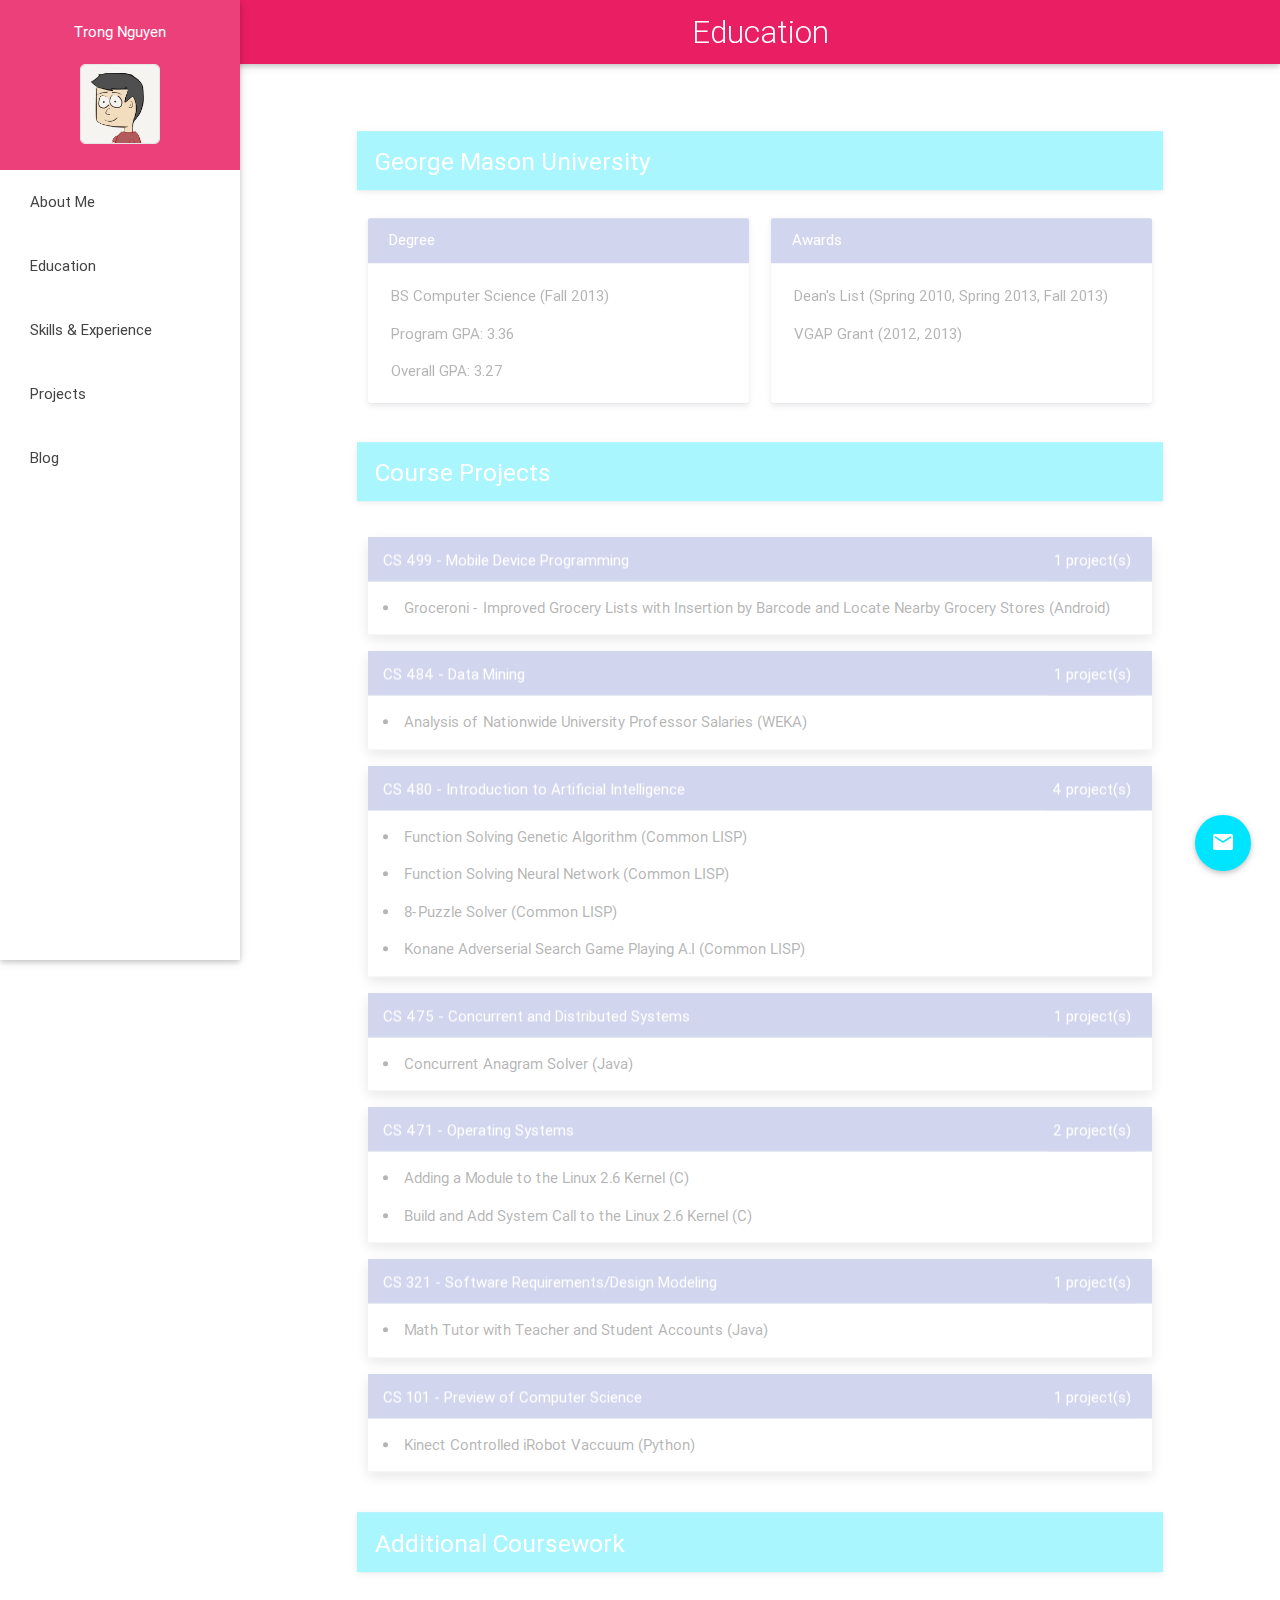
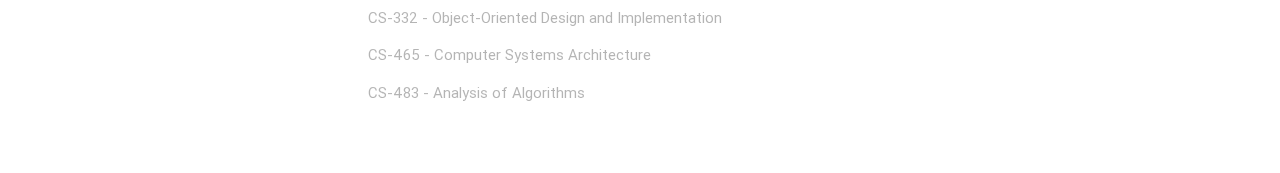
==== commit 169c6a2b: "Fix card issues after last update" ====
--- a/education.html
+++ b/education.html
@@ -3,13 +3,13 @@
   <head>
     <link type="text/css" rel="stylesheet" href="css/materialize.min.css" media="screen,projection"/>
     <link type="text/css" rel="stylesheet" href="css/font-awesome.min.css" media="screen,projection"/>
-    <link type="text/css" rel="stylesheet" href="css/styles.css?v=1" media="screen,projection"/>
+    <link type="text/css" rel="stylesheet" href="css/styles.css?v=2" media="screen,projection"/>
     <meta name="viewport" content="width=device-width, initial-scale=1.0, maximum-scale=1.0, user-scalable=no"/>
     <script type="text/javascript" src="https://code.jquery.com/jquery-2.1.1.min.js"></script>
     <script type="text/javascript" src="js/materialize.min.js"></script>
     <script type="text/javascript" src="js/velocity.min.js"></script>
     <script type="text/javascript" src="js/velocity.ui.min.js"></script>
-    <script type="text/javascript" src="js/init.js?v=1"></script>
+    <script type="text/javascript" src="js/init.js?v=2"></script>
     <script type="text/javascript" src="js/education.js"></script>
   </head>
   <body>
--- a/css/styles.css
+++ b/css/styles.css
@@ -64,7 +64,7 @@
 }
 
 /* Cards */
-.card {
+.card.card-header {
   position: inherit;
 }
 
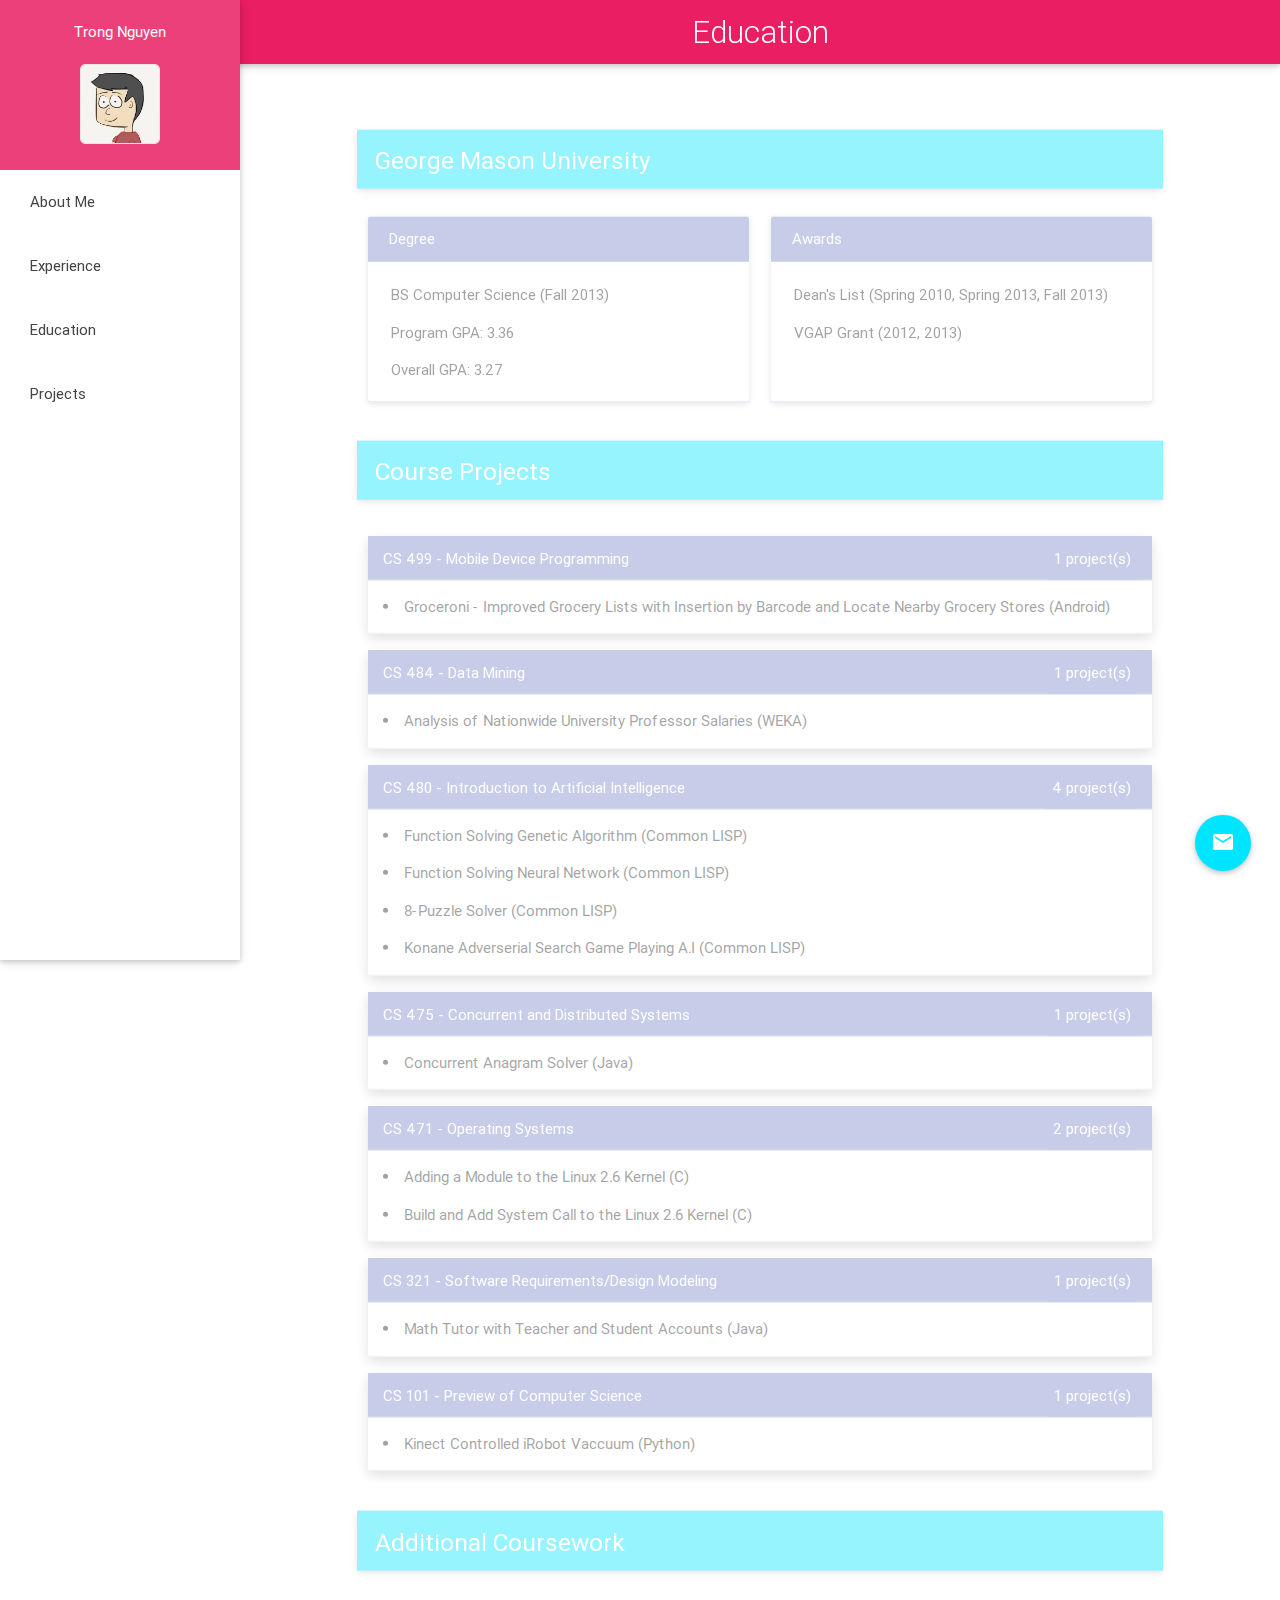
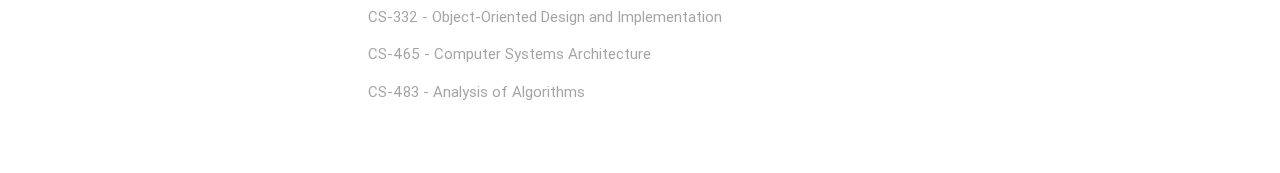
==== commit 75cd4a32: "Updates to about me and experience pages" ====
--- a/education.html
+++ b/education.html
@@ -17,21 +17,20 @@
       <nav>
         <div class="container"><a href="#!" class="brand-logo center">Education</a></div><a href="#" data-activates="slide-out" class="button-collapse"><i class="mdi-navigation-menu"></i></a>
         <ul id="slide-out" class="side-nav fixed">
-          <li class="logo-container"><a href="index.html" class="logo"> 
+          <li class="logo-container"><a href="index.html" class="logo">
               <div>
                 <p>Trong Nguyen</p>
               </div>
               <div><img src="images/trong-colored.jpg" width="80" height="80" class="img-logo"/></div></a></li>
           <li><a href="index.html">
               <!--i(class= icon_class)--><span>About Me</span></a></li>
+          <li><a href="experience.html">
+              <!--i(class= icon_class)--><span>Experience</span></a></li>
           <li><a href="education.html">
               <!--i(class= icon_class)--><span>Education</span></a></li>
-          <li><a href="experience.html">
-              <!--i(class= icon_class)--><span>Skills &amp; Experience</span></a></li>
           <li><a href="projects.html">
               <!--i(class= icon_class)--><span>Projects</span></a></li>
-          <li><a href="http://manualoverri.de">
-              <!--i(class= icon_class)--><span>Blog</span></a></li>
+          <!--+slideout-nav-row("Blog", "http://blog.trongngyn.com", "mdi-editor-insert-drive-file small")-->
         </ul>
       </nav>
     </div>
